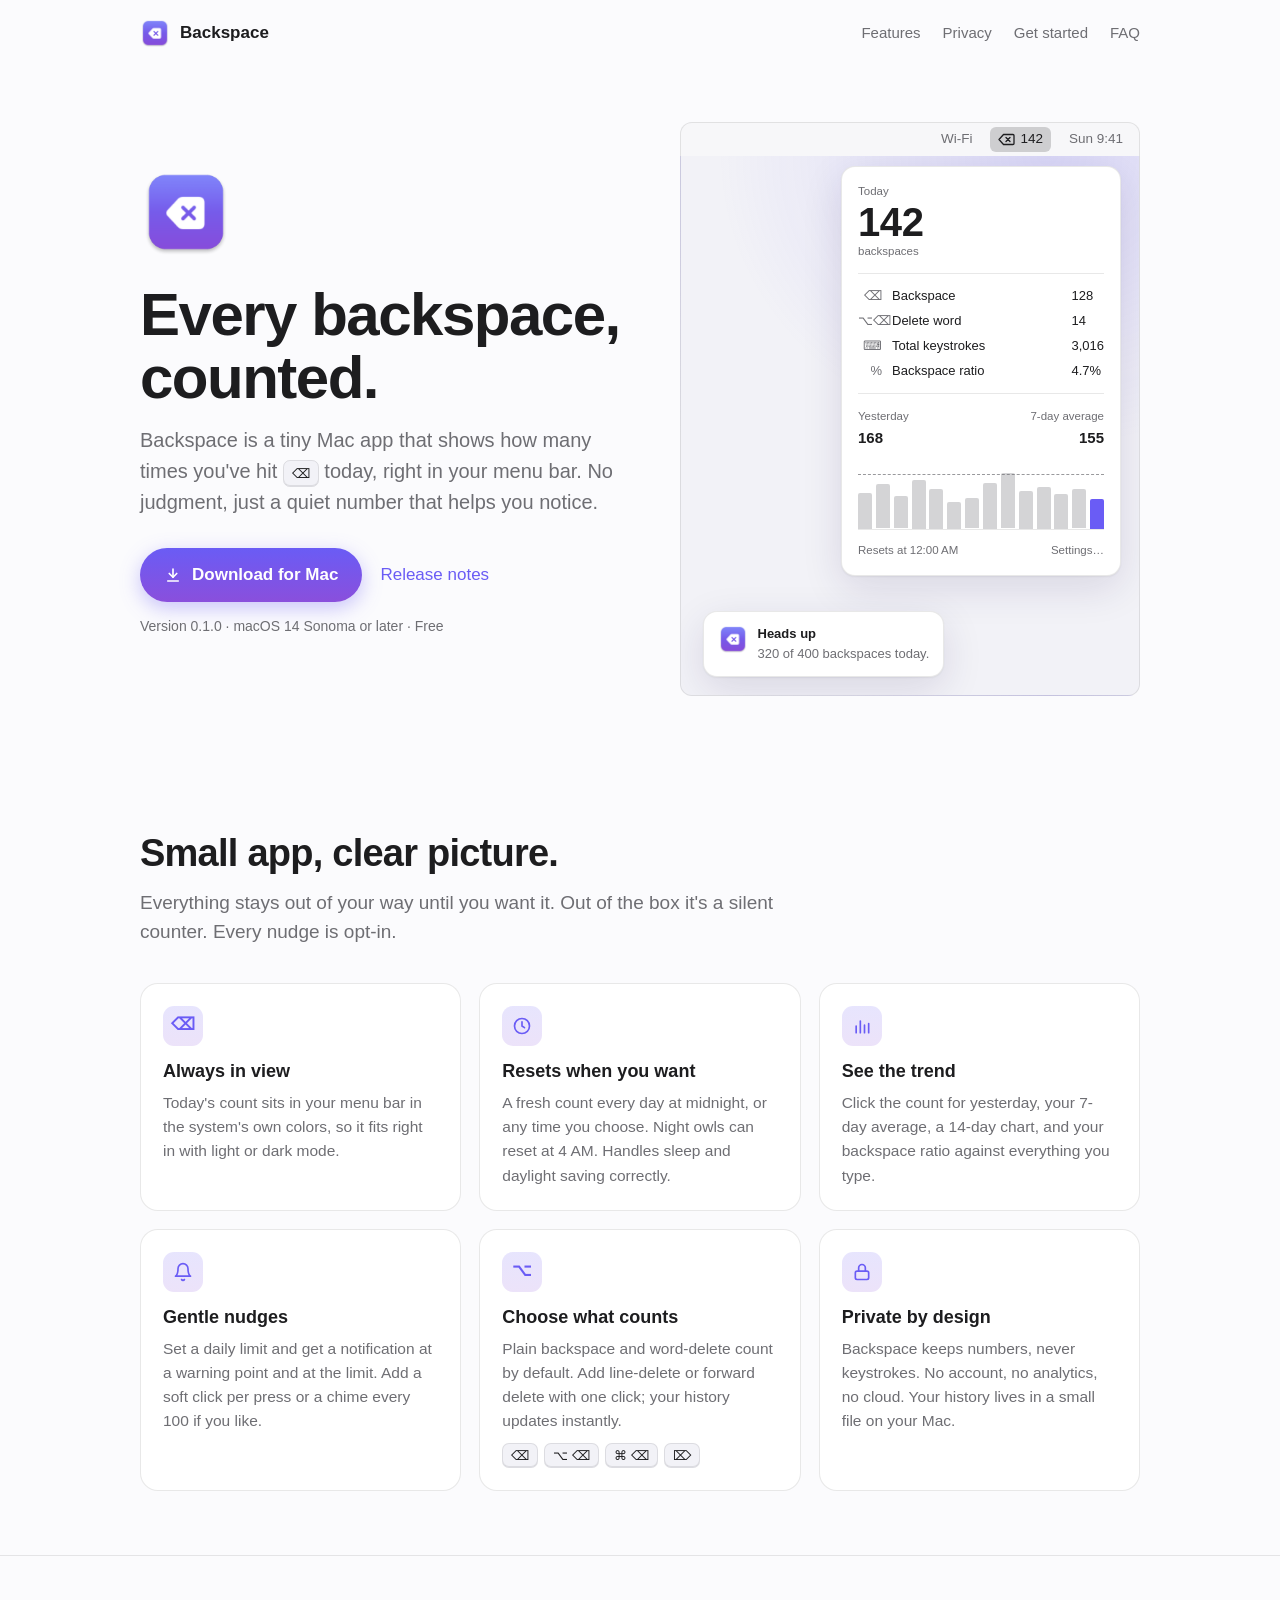
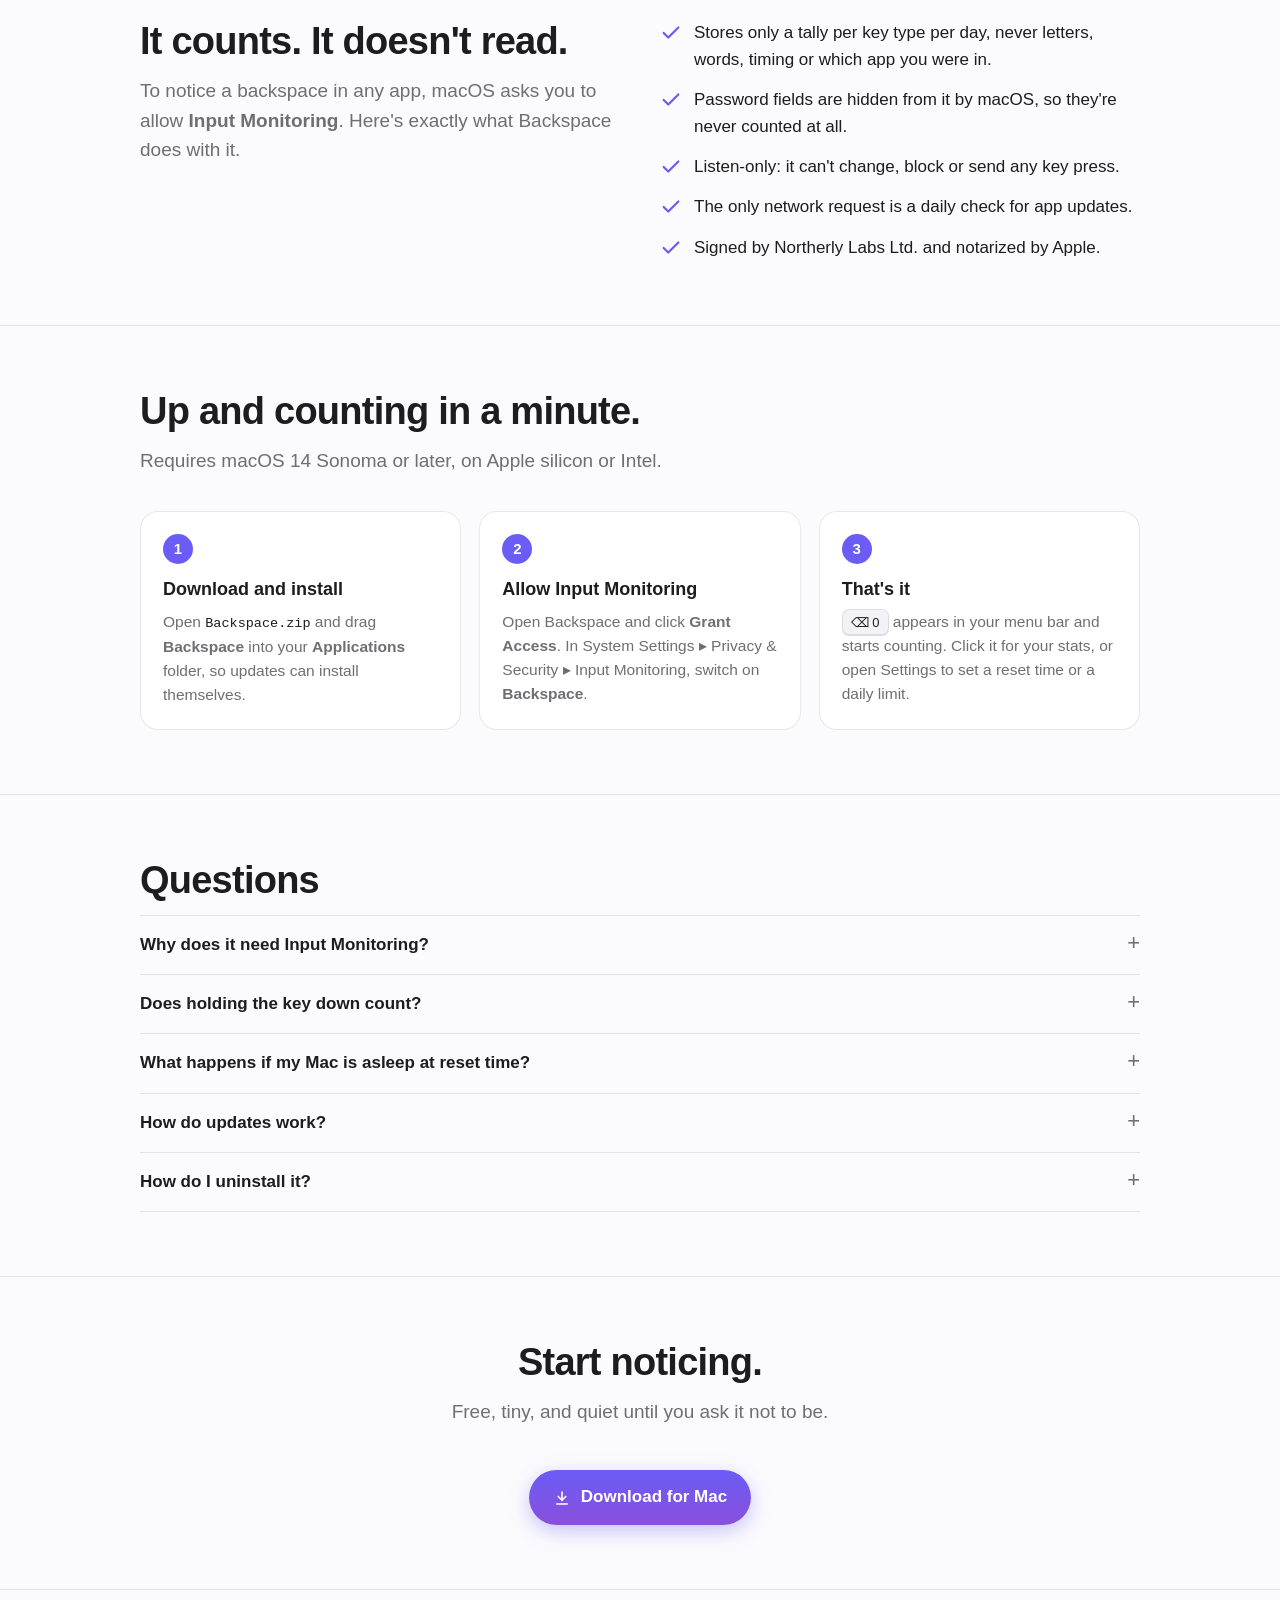
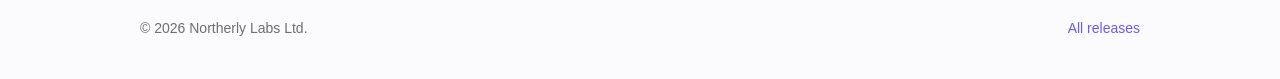
==== index.html @ f3129103 "Add Backspace website" ====
<!doctype html>
<html lang="en">
<head>
  <meta charset="utf-8">
  <meta name="viewport" content="width=device-width, initial-scale=1">
  <title>Backspace: a backspace counter for your Mac's menu bar</title>
  <meta name="description" content="Backspace is a tiny macOS menu bar app that counts how many times you press backspace each day. Private by design: only counts are stored, never what you type.">
  <link rel="icon" type="image/png" href="assets/favicon.png">
  <link rel="apple-touch-icon" href="assets/icon.png">
  <meta property="og:title" content="Backspace for macOS">
  <meta property="og:description" content="A quiet count of every backspace, right in your menu bar.">
  <meta property="og:image" content="https://bitbotlabs.com/backspace-releases/assets/icon.png">
  <meta property="og:type" content="website">
  <meta name="twitter:card" content="summary">
  <style>
    :root {
      --bg: #fbfbfd;
      --surface: #ffffff;
      --surface-2: #f2f2f7;
      --text: #1d1d1f;
      --muted: #6e6e73;
      --border: rgba(0, 0, 0, 0.09);
      --accent: #6a5cf5;
      --accent-2: #8a4fdc;
      --accent-text: #ffffff;
      --bar: rgba(60, 60, 67, 0.22);
      --menubar: rgba(246, 246, 248, 0.86);
      --shadow: 0 1px 2px rgba(0,0,0,.06), 0 12px 40px rgba(30, 20, 80, .12);
      --radius: 18px;
      color-scheme: light;
    }
    @media (prefers-color-scheme: dark) {
      :root {
        --bg: #0f0f12;
        --surface: #1c1c21;
        --surface-2: #26262c;
        --text: #f5f5f7;
        --muted: #a1a1a8;
        --border: rgba(255, 255, 255, 0.1);
        --accent: #8b80ff;
        --accent-2: #a874f0;
        --bar: rgba(235, 235, 245, 0.22);
        --menubar: rgba(40, 40, 46, 0.86);
        --shadow: 0 1px 2px rgba(0,0,0,.4), 0 12px 40px rgba(0,0,0,.45);
        color-scheme: dark;
      }
    }

    * { box-sizing: border-box; }
    html { -webkit-text-size-adjust: 100%; }
    body {
      margin: 0;
      background: var(--bg);
      color: var(--text);
      font: 17px/1.55 -apple-system, BlinkMacSystemFont, "SF Pro Text", "Segoe UI", Roboto, "Helvetica Neue", sans-serif;
      -webkit-font-smoothing: antialiased;
    }
    a { color: var(--accent); text-decoration: none; }
    a:hover { text-decoration: underline; }
    .wrap { max-width: 1040px; margin: 0 auto; padding: 0 20px; }
    .num { font-variant-numeric: tabular-nums; }

    /* Header */
    header.top { padding: 18px 0; }
    header.top .wrap { display: flex; align-items: center; justify-content: space-between; gap: 16px; }
    .brand { display: flex; align-items: center; gap: 10px; font-weight: 600; color: var(--text); }
    .brand:hover { text-decoration: none; }
    .brand img { width: 30px; height: 30px; }
    nav.links { display: flex; gap: 22px; font-size: 15px; }
    nav.links a { color: var(--muted); }
    nav.links a:hover { color: var(--text); text-decoration: none; }

    /* Hero */
    .hero { display: grid; grid-template-columns: 1.05fr 1fr; gap: 56px; align-items: center; padding: 56px 0 72px; }
    .hero h1 { font-size: clamp(40px, 6vw, 60px); line-height: 1.04; letter-spacing: -0.025em; margin: 18px 0 16px; }
    .hero .lede { font-size: 20px; color: var(--muted); margin: 0 0 30px; max-width: 30em; }
    .hero-icon { width: 92px; height: 92px; }
    .cta { display: flex; flex-wrap: wrap; align-items: center; gap: 14px 18px; }
    .btn {
      display: inline-flex; align-items: center; gap: 10px;
      padding: 14px 24px; border-radius: 999px;
      background: linear-gradient(180deg, var(--accent), var(--accent-2));
      color: var(--accent-text); font-weight: 600; font-size: 17px;
      box-shadow: 0 6px 20px rgba(106, 92, 245, .35);
    }
    .btn:hover { text-decoration: none; filter: brightness(1.06); }
    .btn svg { width: 18px; height: 18px; }
    .meta { color: var(--muted); font-size: 14px; margin-top: 14px; }

    /* Illustration */
    .scene { position: relative; }
    .menubar {
      display: flex; justify-content: flex-end; align-items: center; gap: 18px;
      height: 34px; padding: 0 16px; border-radius: 12px 12px 0 0;
      background: var(--menubar); border: 1px solid var(--border); border-bottom: none;
      backdrop-filter: blur(20px); -webkit-backdrop-filter: blur(20px);
      font-size: 13.5px; color: var(--text);
    }
    .menubar .dim { color: var(--muted); }
    .menubar .item { display: inline-flex; align-items: center; gap: 5px; padding: 2px 8px; border-radius: 6px; font-weight: 500; }
    .menubar .item.active { background: var(--bar); }
    .menubar .item svg { width: 17px; height: 13px; }
    .panel-area { position: relative; height: 540px; border: 1px solid var(--border); border-top: none; border-radius: 0 0 12px 12px;
      background: radial-gradient(120% 90% at 80% 0%, rgba(106,92,245,.18), transparent 60%), var(--surface-2); overflow: hidden; }
    .panel {
      position: absolute; right: 18px; top: 10px; width: 280px;
      background: var(--surface); border: 1px solid var(--border); border-radius: 14px; box-shadow: var(--shadow);
      padding: 16px; font-size: 13px;
    }
    .panel .label { color: var(--muted); font-size: 11.5px; }
    .panel .big { font: 600 40px/1.05 ui-rounded, -apple-system, "SF Pro Rounded", sans-serif; letter-spacing: -0.01em; }
    .panel hr { border: 0; border-top: 1px solid var(--border); margin: 12px 0; }
    .rows { display: grid; grid-template-columns: 34px 1fr auto; row-gap: 5px; }
    .rows .sym { color: var(--muted); text-align: right; padding-right: 10px; }
    .stats { display: flex; justify-content: space-between; }
    .stats b { display: block; font-size: 15px; }
    .chart { display: flex; align-items: flex-end; gap: 4px; height: 70px; margin-top: 10px; border-bottom: 1px solid var(--border); position: relative; }
    .chart span { flex: 1; background: var(--bar); border-radius: 2px 2px 0 0; }
    .chart span.today { background: var(--accent); }
    .chart .limit { position: absolute; left: 0; right: 0; border-top: 1px dashed var(--muted); opacity: .7; }
    .panel .foot { display: flex; justify-content: space-between; margin-top: 12px; color: var(--muted); font-size: 11.5px; }
    .note { position: absolute; left: 22px; bottom: 18px; max-width: 250px; background: var(--surface); border: 1px solid var(--border);
      border-radius: 14px; box-shadow: var(--shadow); padding: 12px 14px; font-size: 13px; display: flex; gap: 10px; }
    .note img { width: 30px; height: 30px; flex: none; }
    .note b { display: block; }
    .note span { color: var(--muted); }

    /* Sections */
    section { padding: 64px 0; }
    section + section { border-top: 1px solid var(--border); }
    h2 { font-size: clamp(28px, 4vw, 38px); letter-spacing: -0.02em; line-height: 1.15; margin: 0 0 12px; }
    .section-lede { color: var(--muted); font-size: 19px; margin: 0 0 36px; max-width: 36em; }
    .grid { display: grid; grid-template-columns: repeat(3, 1fr); gap: 18px; }
    .card { background: var(--surface); border: 1px solid var(--border); border-radius: var(--radius); padding: 22px; }
    .card h3 { margin: 12px 0 6px; font-size: 18px; }
    .card p { margin: 0; color: var(--muted); font-size: 15.5px; }
    .glyph { width: 40px; height: 40px; border-radius: 11px; display: grid; place-items: center;
      background: linear-gradient(180deg, rgba(106,92,245,.16), rgba(138,79,220,.16)); color: var(--accent); font-weight: 600; font-size: 17px; }
    .keys { display: flex; flex-wrap: wrap; gap: 6px; margin-top: 10px; }
    kbd { font: 500 13px/1 -apple-system, sans-serif; padding: 5px 8px; border-radius: 7px; border: 1px solid var(--border);
      background: var(--surface-2); color: var(--text); box-shadow: inset 0 -1px 0 var(--border); }

    .privacy { display: grid; grid-template-columns: 1fr 1fr; gap: 40px; align-items: start; }
    .checklist { list-style: none; padding: 0; margin: 0; display: grid; gap: 14px; }
    .checklist li { display: flex; gap: 12px; }
    .checklist svg { flex: none; width: 22px; height: 22px; color: var(--accent); margin-top: 2px; }

    ol.steps { list-style: none; counter-reset: step; padding: 0; margin: 0; display: grid; grid-template-columns: repeat(3, 1fr); gap: 18px; }
    ol.steps li { counter-increment: step; background: var(--surface); border: 1px solid var(--border); border-radius: var(--radius); padding: 22px; }
    ol.steps li::before { content: counter(step); display: grid; place-items: center; width: 30px; height: 30px; border-radius: 50%;
      background: var(--accent); color: var(--accent-text); font-weight: 600; font-size: 15px; margin-bottom: 12px; }
    ol.steps h3 { margin: 0 0 6px; font-size: 18px; }
    ol.steps p { margin: 0; color: var(--muted); font-size: 15.5px; }
    .path { font-family: ui-monospace, "SF Mono", Menlo, monospace; font-size: 13.5px; color: var(--text); }

    details { border-bottom: 1px solid var(--border); padding: 16px 0; }
    details:first-of-type { border-top: 1px solid var(--border); }
    summary { cursor: pointer; font-weight: 600; list-style: none; display: flex; justify-content: space-between; gap: 16px; }
    summary::-webkit-details-marker { display: none; }
    summary::after { content: "+"; color: var(--muted); font-weight: 400; font-size: 22px; line-height: 1; }
    details[open] summary::after { content: "−"; }
    details p { color: var(--muted); margin: 10px 0 0; max-width: 46em; }

    .closing { text-align: center; }
    .closing .btn { margin-top: 8px; }
    footer { border-top: 1px solid var(--border); padding: 28px 0 40px; color: var(--muted); font-size: 14px; }
    footer .wrap { display: flex; flex-wrap: wrap; justify-content: space-between; gap: 10px; }

    @media (max-width: 860px) {
      .hero { grid-template-columns: 1fr; gap: 40px; padding-top: 28px; }
      .grid, ol.steps { grid-template-columns: 1fr 1fr; }
      .privacy { grid-template-columns: 1fr; gap: 24px; }
    }
    @media (max-width: 560px) {
      body { font-size: 16px; }
      nav.links { display: none; }
      .grid, ol.steps { grid-template-columns: 1fr; }
      .hero .lede { font-size: 18px; }
      .panel { right: 10px; left: 10px; width: auto; }
      .panel-area { height: 440px; }
      .note { display: none; }
      .menubar .hide-sm { display: none; }
      section { padding: 48px 0; }
    }
    @media (prefers-reduced-motion: no-preference) {
      .chart span { transform-origin: bottom; animation: grow .9s cubic-bezier(.2,.8,.2,1) both; }
      .chart span:nth-child(odd) { animation-delay: .05s; }
      @keyframes grow { from { transform: scaleY(0); } }
    }
  </style>
</head>
<body>
  <header class="top">
    <div class="wrap">
      <a class="brand" href="./"><img src="assets/icon.png" alt="" width="30" height="30">Backspace</a>
      <nav class="links" aria-label="Sections">
        <a href="#features">Features</a>
        <a href="#privacy">Privacy</a>
        <a href="#start">Get started</a>
        <a href="#faq">FAQ</a>
      </nav>
    </div>
  </header>

  <main>
    <div class="wrap">
      <div class="hero">
        <div>
          <img class="hero-icon" src="assets/icon.png" alt="Backspace app icon" width="92" height="92">
          <h1>Every backspace,<br>counted.</h1>
          <p class="lede">Backspace is a tiny Mac app that shows how many times you've hit <kbd>⌫</kbd> today, right in your menu bar. No judgment, just a quiet number that helps you notice.</p>
          <div class="cta">
            <a class="btn" href="https://github.com/srosky/backspace-releases/releases/latest/download/Backspace.zip">
              <svg viewBox="0 0 24 24" fill="none" stroke="currentColor" stroke-width="2.2" stroke-linecap="round" stroke-linejoin="round" aria-hidden="true"><path d="M12 4v11"/><path d="m7 10 5 5 5-5"/><path d="M5 20h14"/></svg>
              Download for Mac
            </a>
            <a href="https://github.com/srosky/backspace-releases/releases">Release notes</a>
          </div>
          <p class="meta"><span id="version">Version 0.1.0</span> · macOS 14 Sonoma or later · Free</p>
        </div>

        <div class="scene" aria-label="Illustration of the Backspace menu bar item and its window">
          <div class="menubar" aria-hidden="true">
            <span class="dim hide-sm">Wi-Fi</span>
            <span class="item active num">
              <svg viewBox="0 0 34 26" fill="none" stroke="currentColor" stroke-width="2.6" stroke-linejoin="round"><path d="M11 3h19a2 2 0 0 1 2 2v16a2 2 0 0 1-2 2H11L2 13z"/><path d="m16 9 8 8m0-8-8 8" stroke-linecap="round"/></svg>
              142
            </span>
            <span class="dim num">Sun 9:41</span>
          </div>
          <div class="panel-area">
            <div class="panel" aria-hidden="true">
              <div class="label">Today</div>
              <div class="big num">142</div>
              <div class="label">backspaces</div>
              <hr>
              <div class="rows num">
                <span class="sym">⌫</span><span>Backspace</span><span>128</span>
                <span class="sym">⌥⌫</span><span>Delete word</span><span>14</span>
                <span class="sym">⌨︎</span><span>Total keystrokes</span><span>3,016</span>
                <span class="sym">%</span><span>Backspace ratio</span><span>4.7%</span>
              </div>
              <hr>
              <div class="stats num">
                <div><span class="label">Yesterday</span><b>168</b></div>
                <div style="text-align:right"><span class="label">7-day average</span><b>155</b></div>
              </div>
              <div class="chart">
                <span style="height:52%"></span><span style="height:64%"></span><span style="height:47%"></span><span style="height:71%"></span>
                <span style="height:58%"></span><span style="height:39%"></span><span style="height:44%"></span><span style="height:66%"></span>
                <span style="height:80%"></span><span style="height:55%"></span><span style="height:61%"></span><span style="height:50%"></span>
                <span style="height:57%"></span><span class="today" style="height:43%"></span>
                <i class="limit" style="bottom:78%"></i>
              </div>
              <div class="foot"><span>Resets at 12:00 AM</span><span>Settings…</span></div>
            </div>
            <div class="note" aria-hidden="true">
              <img src="assets/icon.png" alt="">
              <div><b>Heads up</b><span>320 of 400 backspaces today.</span></div>
            </div>
          </div>
        </div>
      </div>
    </div>

    <section id="features">
      <div class="wrap">
        <h2>Small app, clear picture.</h2>
        <p class="section-lede">Everything stays out of your way until you want it. Out of the box it's a silent counter. Every nudge is opt-in.</p>
        <div class="grid">
          <div class="card">
            <div class="glyph">⌫</div>
            <h3>Always in view</h3>
            <p>Today's count sits in your menu bar in the system's own colors, so it fits right in with light or dark mode.</p>
          </div>
          <div class="card">
            <div class="glyph">
              <svg width="20" height="20" viewBox="0 0 24 24" fill="none" stroke="currentColor" stroke-width="2" stroke-linecap="round"><circle cx="12" cy="12" r="9"/><path d="M12 7v5l3 2"/></svg>
            </div>
            <h3>Resets when you want</h3>
            <p>A fresh count every day at midnight, or any time you choose. Night owls can reset at 4 AM. Handles sleep and daylight saving correctly.</p>
          </div>
          <div class="card">
            <div class="glyph">
              <svg width="20" height="20" viewBox="0 0 24 24" fill="none" stroke="currentColor" stroke-width="2" stroke-linecap="round"><path d="M5 20V12M10 20V6M15 20v-9M20 20V9"/></svg>
            </div>
            <h3>See the trend</h3>
            <p>Click the count for yesterday, your 7-day average, a 14-day chart, and your backspace ratio against everything you type.</p>
          </div>
          <div class="card">
            <div class="glyph">
              <svg width="20" height="20" viewBox="0 0 24 24" fill="none" stroke="currentColor" stroke-width="2" stroke-linecap="round" stroke-linejoin="round"><path d="M6 8a6 6 0 1 1 12 0c0 7 3 9 3 9H3s3-2 3-9"/><path d="M10.3 21a1.94 1.94 0 0 0 3.4 0"/></svg>
            </div>
            <h3>Gentle nudges</h3>
            <p>Set a daily limit and get a notification at a warning point and at the limit. Add a soft click per press or a chime every 100 if you like.</p>
          </div>
          <div class="card">
            <div class="glyph">⌥</div>
            <h3>Choose what counts</h3>
            <p>Plain backspace and word-delete count by default. Add line-delete or forward delete with one click; your history updates instantly.</p>
            <div class="keys"><kbd>⌫</kbd><kbd>⌥ ⌫</kbd><kbd>⌘ ⌫</kbd><kbd>⌦</kbd></div>
          </div>
          <div class="card">
            <div class="glyph">
              <svg width="20" height="20" viewBox="0 0 24 24" fill="none" stroke="currentColor" stroke-width="2" stroke-linecap="round" stroke-linejoin="round"><rect x="4" y="11" width="16" height="10" rx="2"/><path d="M8 11V7a4 4 0 0 1 8 0v4"/></svg>
            </div>
            <h3>Private by design</h3>
            <p>Backspace keeps numbers, never keystrokes. No account, no analytics, no cloud. Your history lives in a small file on your Mac.</p>
          </div>
        </div>
      </div>
    </section>

    <section id="privacy">
      <div class="wrap privacy">
        <div>
          <h2>It counts. It doesn't read.</h2>
          <p class="section-lede">To notice a backspace in any app, macOS asks you to allow <strong>Input Monitoring</strong>. Here's exactly what Backspace does with it.</p>
        </div>
        <ul class="checklist">
          <li><svg viewBox="0 0 24 24" fill="none" stroke="currentColor" stroke-width="2.4" stroke-linecap="round" stroke-linejoin="round"><path d="M20 6 9 17l-5-5"/></svg><span>Stores only a tally per key type per day, never letters, words, timing or which app you were in.</span></li>
          <li><svg viewBox="0 0 24 24" fill="none" stroke="currentColor" stroke-width="2.4" stroke-linecap="round" stroke-linejoin="round"><path d="M20 6 9 17l-5-5"/></svg><span>Password fields are hidden from it by macOS, so they're never counted at all.</span></li>
          <li><svg viewBox="0 0 24 24" fill="none" stroke="currentColor" stroke-width="2.4" stroke-linecap="round" stroke-linejoin="round"><path d="M20 6 9 17l-5-5"/></svg><span>Listen-only: it can't change, block or send any key press.</span></li>
          <li><svg viewBox="0 0 24 24" fill="none" stroke="currentColor" stroke-width="2.4" stroke-linecap="round" stroke-linejoin="round"><path d="M20 6 9 17l-5-5"/></svg><span>The only network request is a daily check for app updates.</span></li>
          <li><svg viewBox="0 0 24 24" fill="none" stroke="currentColor" stroke-width="2.4" stroke-linecap="round" stroke-linejoin="round"><path d="M20 6 9 17l-5-5"/></svg><span>Signed by Northerly Labs Ltd. and notarized by Apple.</span></li>
        </ul>
      </div>
    </section>

    <section id="start">
      <div class="wrap">
        <h2>Up and counting in a minute.</h2>
        <p class="section-lede">Requires macOS 14 Sonoma or later, on Apple silicon or Intel.</p>
        <ol class="steps">
          <li>
            <h3>Download and install</h3>
            <p>Open <span class="path">Backspace.zip</span> and drag <strong>Backspace</strong> into your <strong>Applications</strong> folder, so updates can install themselves.</p>
          </li>
          <li>
            <h3>Allow Input Monitoring</h3>
            <p>Open Backspace and click <strong>Grant Access</strong>. In System Settings ▸ Privacy &amp; Security ▸ Input Monitoring, switch on <strong>Backspace</strong>.</p>
          </li>
          <li>
            <h3>That's it</h3>
            <p><kbd>⌫ 0</kbd> appears in your menu bar and starts counting. Click it for your stats, or open Settings to set a reset time or a daily limit.</p>
          </li>
        </ol>
      </div>
    </section>

    <section id="faq">
      <div class="wrap">
        <h2>Questions</h2>
        <details>
          <summary>Why does it need Input Monitoring?</summary>
          <p>It's the only way for an app to notice a key press while you're typing in another app. Backspace uses it in listen-only mode and keeps nothing but counts. You can switch it off any time in System Settings ▸ Privacy &amp; Security ▸ Input Monitoring.</p>
        </details>
        <details>
          <summary>Does holding the key down count?</summary>
          <p>Yes. Each repeated delete counts, so the number matches the characters you actually removed. Per-press sounds stay quiet while the key repeats, unless you turn that off.</p>
        </details>
        <details>
          <summary>What happens if my Mac is asleep at reset time?</summary>
          <p>Backspace resets as soon as your Mac wakes up, and earlier presses stay with the day they belong to. Missed days don't show up as empty rows.</p>
        </details>
        <details>
          <summary>How do updates work?</summary>
          <p>Backspace checks once a day and offers new versions with a standard update window. You can turn automatic checks off in Settings ▸ General, or check by hand.</p>
        </details>
        <details>
          <summary>How do I uninstall it?</summary>
          <p>Quit Backspace from its menu bar window and move the app to the Trash. To remove your history too, delete <span class="path">~/Library/Application Support/Backspace</span>.</p>
        </details>
      </div>
    </section>

    <section class="closing">
      <div class="wrap">
        <h2>Start noticing.</h2>
        <p class="section-lede" style="margin-inline:auto">Free, tiny, and quiet until you ask it not to be.</p>
        <a class="btn" href="https://github.com/srosky/backspace-releases/releases/latest/download/Backspace.zip">
          <svg viewBox="0 0 24 24" fill="none" stroke="currentColor" stroke-width="2.2" stroke-linecap="round" stroke-linejoin="round" aria-hidden="true"><path d="M12 4v11"/><path d="m7 10 5 5 5-5"/><path d="M5 20h14"/></svg>
          Download for Mac
        </a>
      </div>
    </section>
  </main>

  <footer>
    <div class="wrap">
      <span>© 2026 Northerly Labs Ltd.</span>
      <span><a href="https://github.com/srosky/backspace-releases/releases">All releases</a></span>
    </div>
  </footer>

  <script>
    // Show the newest version and its date. Falls back to the static text if GitHub's API is unavailable.
    fetch("https://api.github.com/repos/srosky/backspace-releases/releases/latest")
      .then(r => r.ok ? r.json() : Promise.reject(r.status))
      .then(release => {
        const version = String(release.tag_name || "").replace(/^v/, "");
        if (!version) return;
        const date = new Date(release.published_at).toLocaleDateString(undefined, { day: "numeric", month: "short", year: "numeric" });
        document.getElementById("version").textContent = "Version " + version + " · " + date;
      })
      .catch(() => {});
  </script>
</body>
</html>
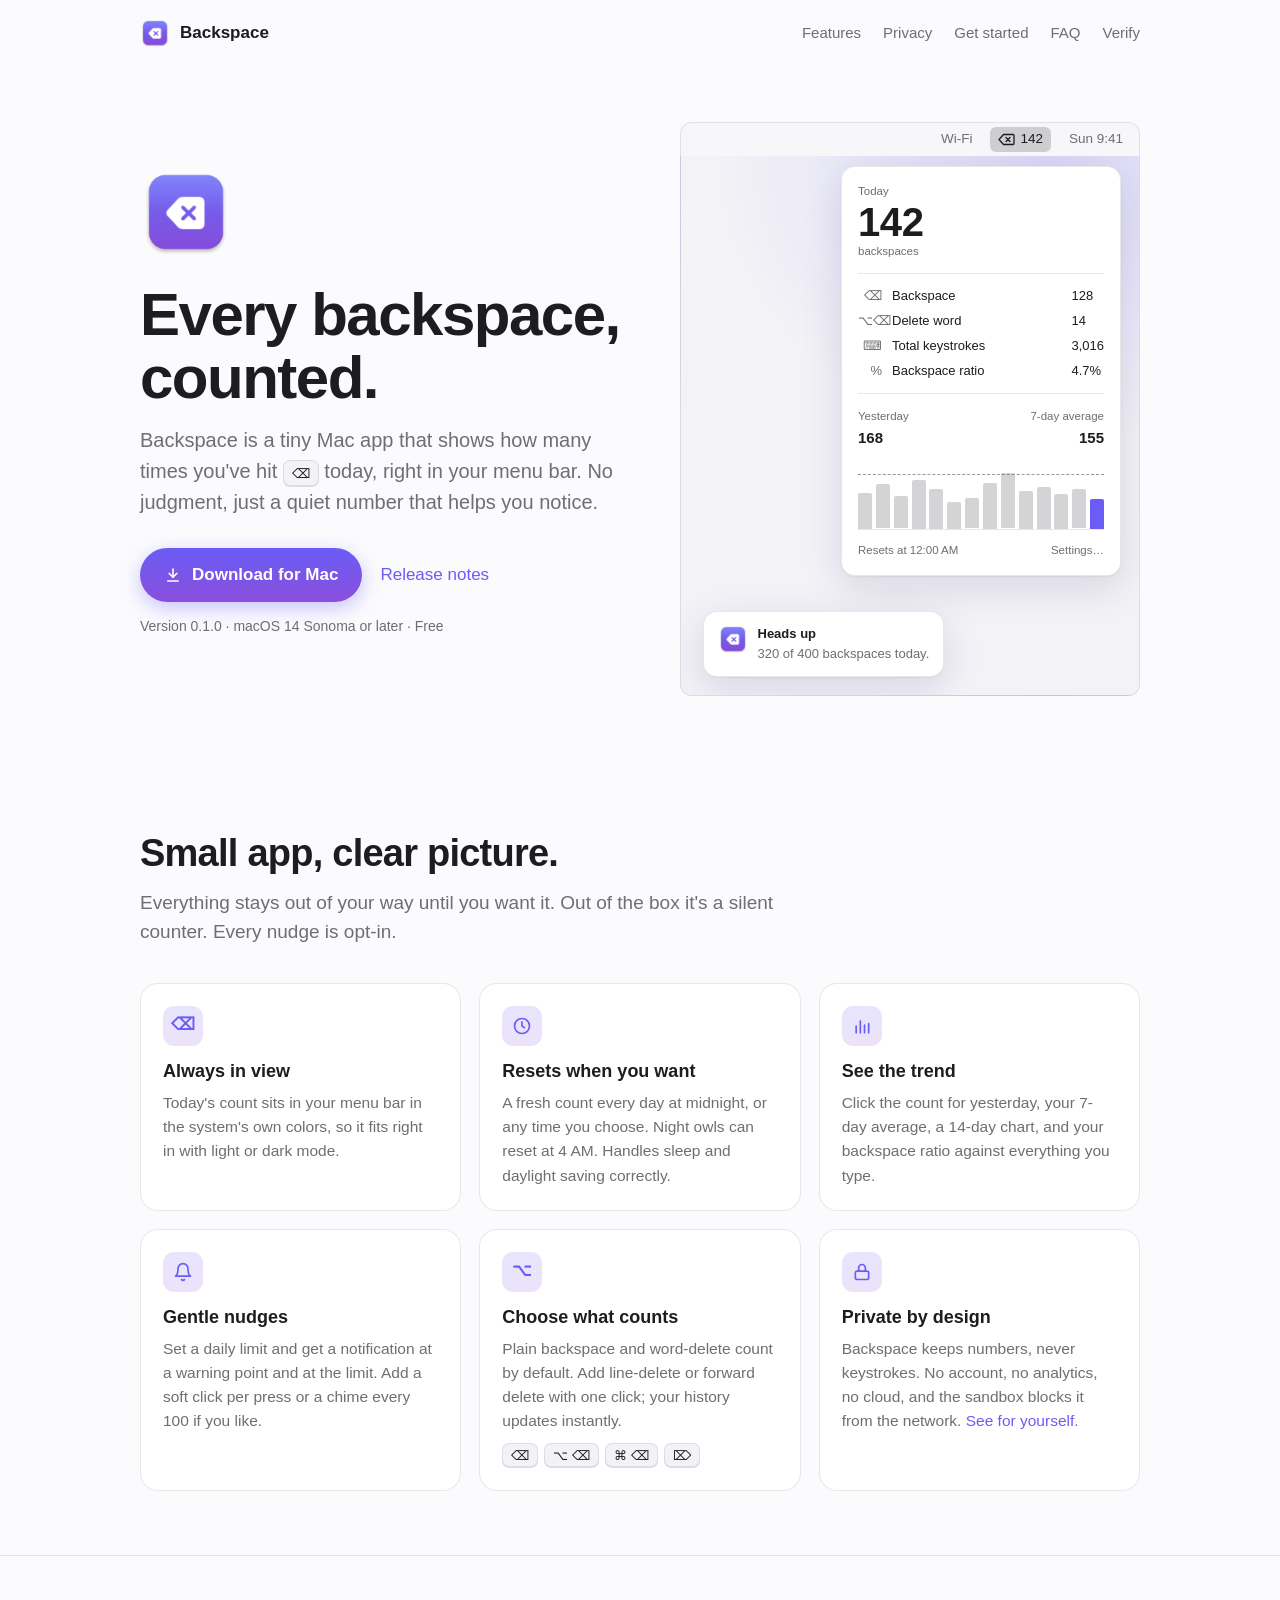
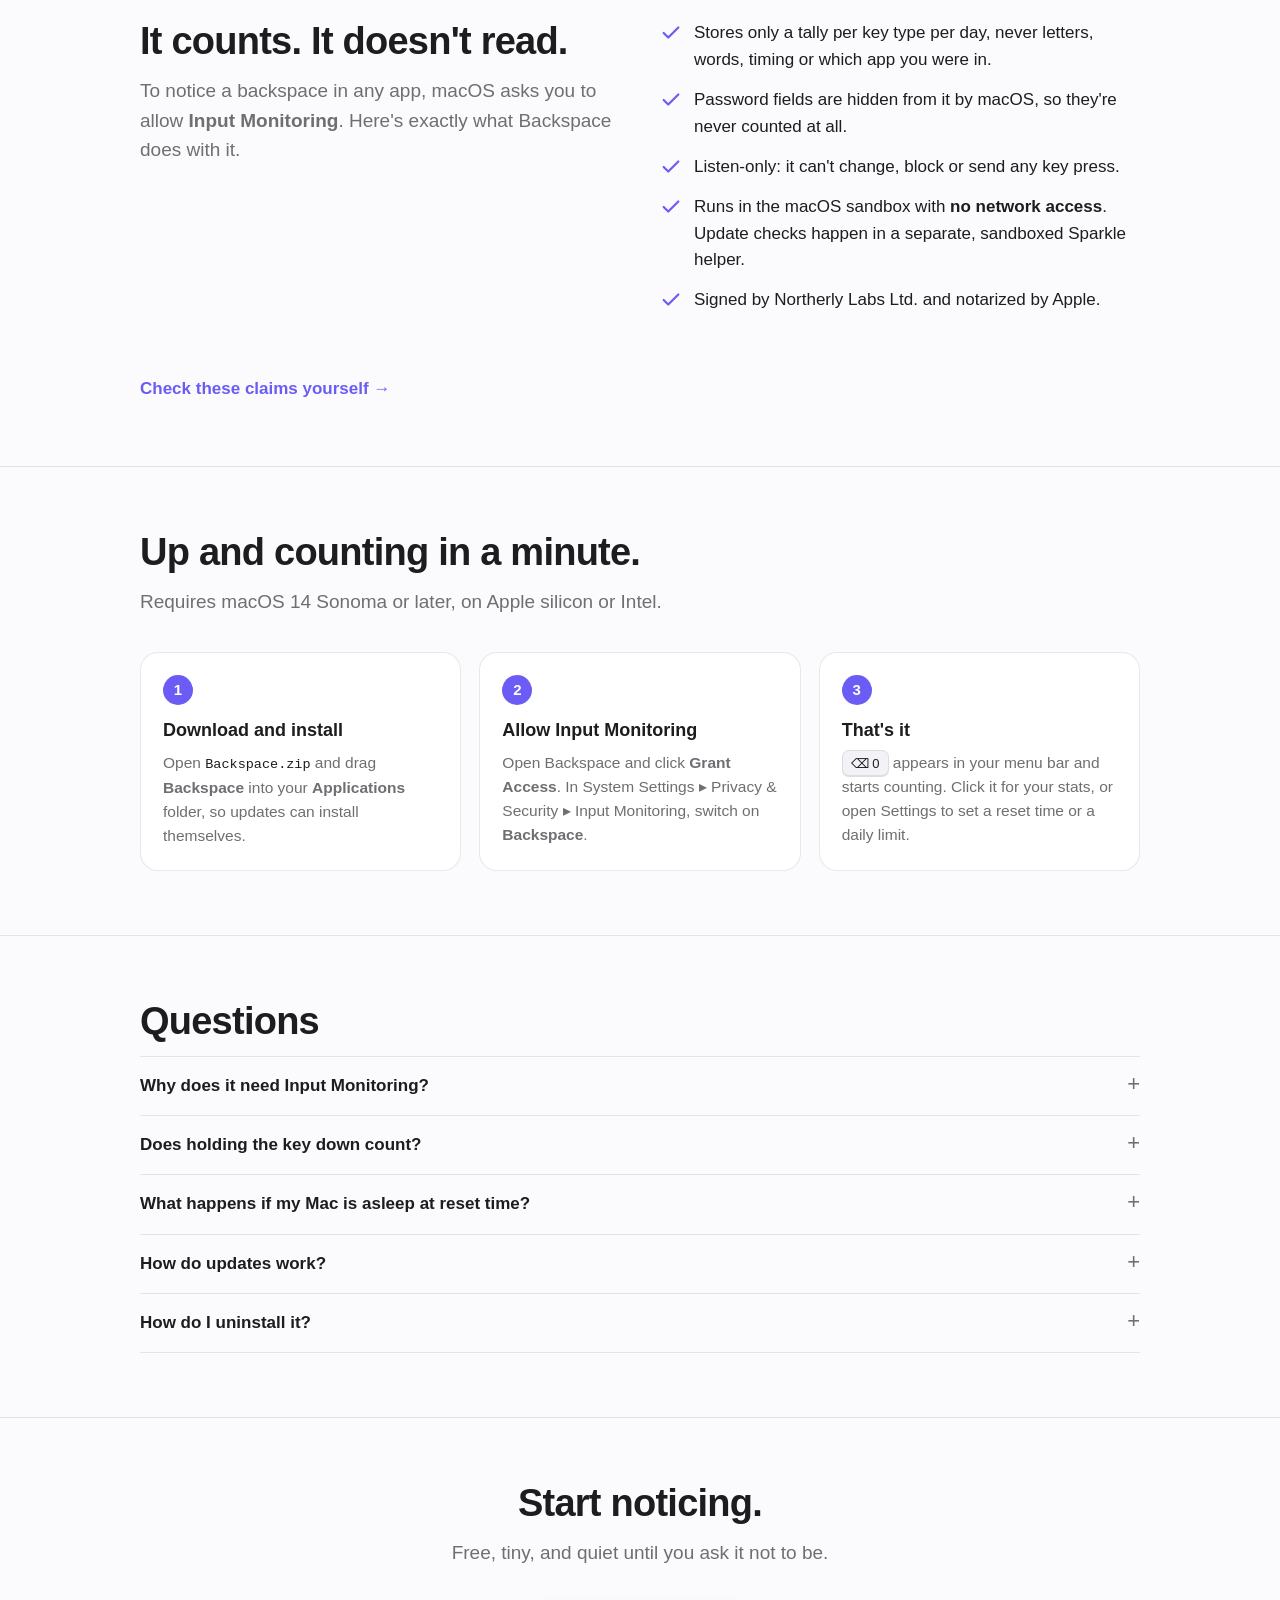
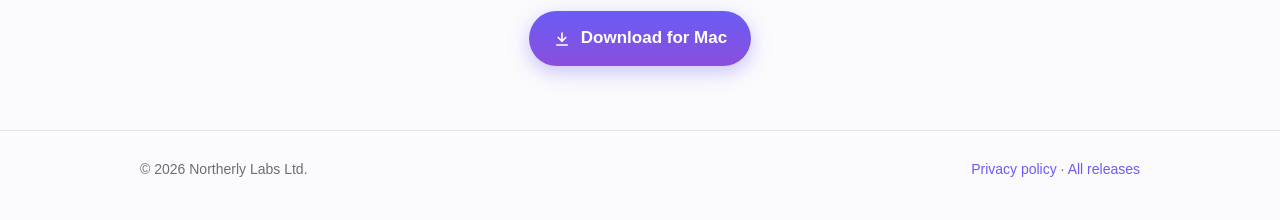
==== commit caadad48: "Update website" ====
--- a/index.html
+++ b/index.html
@@ -12,182 +12,7 @@
   <meta property="og:image" content="https://bitbotlabs.com/backspace-releases/assets/icon.png">
   <meta property="og:type" content="website">
   <meta name="twitter:card" content="summary">
-  <style>
-    :root {
-      --bg: #fbfbfd;
-      --surface: #ffffff;
-      --surface-2: #f2f2f7;
-      --text: #1d1d1f;
-      --muted: #6e6e73;
-      --border: rgba(0, 0, 0, 0.09);
-      --accent: #6a5cf5;
-      --accent-2: #8a4fdc;
-      --accent-text: #ffffff;
-      --bar: rgba(60, 60, 67, 0.22);
-      --menubar: rgba(246, 246, 248, 0.86);
-      --shadow: 0 1px 2px rgba(0,0,0,.06), 0 12px 40px rgba(30, 20, 80, .12);
-      --radius: 18px;
-      color-scheme: light;
-    }
-    @media (prefers-color-scheme: dark) {
-      :root {
-        --bg: #0f0f12;
-        --surface: #1c1c21;
-        --surface-2: #26262c;
-        --text: #f5f5f7;
-        --muted: #a1a1a8;
-        --border: rgba(255, 255, 255, 0.1);
-        --accent: #8b80ff;
-        --accent-2: #a874f0;
-        --bar: rgba(235, 235, 245, 0.22);
-        --menubar: rgba(40, 40, 46, 0.86);
-        --shadow: 0 1px 2px rgba(0,0,0,.4), 0 12px 40px rgba(0,0,0,.45);
-        color-scheme: dark;
-      }
-    }
-
-    * { box-sizing: border-box; }
-    html { -webkit-text-size-adjust: 100%; }
-    body {
-      margin: 0;
-      background: var(--bg);
-      color: var(--text);
-      font: 17px/1.55 -apple-system, BlinkMacSystemFont, "SF Pro Text", "Segoe UI", Roboto, "Helvetica Neue", sans-serif;
-      -webkit-font-smoothing: antialiased;
-    }
-    a { color: var(--accent); text-decoration: none; }
-    a:hover { text-decoration: underline; }
-    .wrap { max-width: 1040px; margin: 0 auto; padding: 0 20px; }
-    .num { font-variant-numeric: tabular-nums; }
-
-    /* Header */
-    header.top { padding: 18px 0; }
-    header.top .wrap { display: flex; align-items: center; justify-content: space-between; gap: 16px; }
-    .brand { display: flex; align-items: center; gap: 10px; font-weight: 600; color: var(--text); }
-    .brand:hover { text-decoration: none; }
-    .brand img { width: 30px; height: 30px; }
-    nav.links { display: flex; gap: 22px; font-size: 15px; }
-    nav.links a { color: var(--muted); }
-    nav.links a:hover { color: var(--text); text-decoration: none; }
-
-    /* Hero */
-    .hero { display: grid; grid-template-columns: 1.05fr 1fr; gap: 56px; align-items: center; padding: 56px 0 72px; }
-    .hero h1 { font-size: clamp(40px, 6vw, 60px); line-height: 1.04; letter-spacing: -0.025em; margin: 18px 0 16px; }
-    .hero .lede { font-size: 20px; color: var(--muted); margin: 0 0 30px; max-width: 30em; }
-    .hero-icon { width: 92px; height: 92px; }
-    .cta { display: flex; flex-wrap: wrap; align-items: center; gap: 14px 18px; }
-    .btn {
-      display: inline-flex; align-items: center; gap: 10px;
-      padding: 14px 24px; border-radius: 999px;
-      background: linear-gradient(180deg, var(--accent), var(--accent-2));
-      color: var(--accent-text); font-weight: 600; font-size: 17px;
-      box-shadow: 0 6px 20px rgba(106, 92, 245, .35);
-    }
-    .btn:hover { text-decoration: none; filter: brightness(1.06); }
-    .btn svg { width: 18px; height: 18px; }
-    .meta { color: var(--muted); font-size: 14px; margin-top: 14px; }
-
-    /* Illustration */
-    .scene { position: relative; }
-    .menubar {
-      display: flex; justify-content: flex-end; align-items: center; gap: 18px;
-      height: 34px; padding: 0 16px; border-radius: 12px 12px 0 0;
-      background: var(--menubar); border: 1px solid var(--border); border-bottom: none;
-      backdrop-filter: blur(20px); -webkit-backdrop-filter: blur(20px);
-      font-size: 13.5px; color: var(--text);
-    }
-    .menubar .dim { color: var(--muted); }
-    .menubar .item { display: inline-flex; align-items: center; gap: 5px; padding: 2px 8px; border-radius: 6px; font-weight: 500; }
-    .menubar .item.active { background: var(--bar); }
-    .menubar .item svg { width: 17px; height: 13px; }
-    .panel-area { position: relative; height: 540px; border: 1px solid var(--border); border-top: none; border-radius: 0 0 12px 12px;
-      background: radial-gradient(120% 90% at 80% 0%, rgba(106,92,245,.18), transparent 60%), var(--surface-2); overflow: hidden; }
-    .panel {
-      position: absolute; right: 18px; top: 10px; width: 280px;
-      background: var(--surface); border: 1px solid var(--border); border-radius: 14px; box-shadow: var(--shadow);
-      padding: 16px; font-size: 13px;
-    }
-    .panel .label { color: var(--muted); font-size: 11.5px; }
-    .panel .big { font: 600 40px/1.05 ui-rounded, -apple-system, "SF Pro Rounded", sans-serif; letter-spacing: -0.01em; }
-    .panel hr { border: 0; border-top: 1px solid var(--border); margin: 12px 0; }
-    .rows { display: grid; grid-template-columns: 34px 1fr auto; row-gap: 5px; }
-    .rows .sym { color: var(--muted); text-align: right; padding-right: 10px; }
-    .stats { display: flex; justify-content: space-between; }
-    .stats b { display: block; font-size: 15px; }
-    .chart { display: flex; align-items: flex-end; gap: 4px; height: 70px; margin-top: 10px; border-bottom: 1px solid var(--border); position: relative; }
-    .chart span { flex: 1; background: var(--bar); border-radius: 2px 2px 0 0; }
-    .chart span.today { background: var(--accent); }
-    .chart .limit { position: absolute; left: 0; right: 0; border-top: 1px dashed var(--muted); opacity: .7; }
-    .panel .foot { display: flex; justify-content: space-between; margin-top: 12px; color: var(--muted); font-size: 11.5px; }
-    .note { position: absolute; left: 22px; bottom: 18px; max-width: 250px; background: var(--surface); border: 1px solid var(--border);
-      border-radius: 14px; box-shadow: var(--shadow); padding: 12px 14px; font-size: 13px; display: flex; gap: 10px; }
-    .note img { width: 30px; height: 30px; flex: none; }
-    .note b { display: block; }
-    .note span { color: var(--muted); }
-
-    /* Sections */
-    section { padding: 64px 0; }
-    section + section { border-top: 1px solid var(--border); }
-    h2 { font-size: clamp(28px, 4vw, 38px); letter-spacing: -0.02em; line-height: 1.15; margin: 0 0 12px; }
-    .section-lede { color: var(--muted); font-size: 19px; margin: 0 0 36px; max-width: 36em; }
-    .grid { display: grid; grid-template-columns: repeat(3, 1fr); gap: 18px; }
-    .card { background: var(--surface); border: 1px solid var(--border); border-radius: var(--radius); padding: 22px; }
-    .card h3 { margin: 12px 0 6px; font-size: 18px; }
-    .card p { margin: 0; color: var(--muted); font-size: 15.5px; }
-    .glyph { width: 40px; height: 40px; border-radius: 11px; display: grid; place-items: center;
-      background: linear-gradient(180deg, rgba(106,92,245,.16), rgba(138,79,220,.16)); color: var(--accent); font-weight: 600; font-size: 17px; }
-    .keys { display: flex; flex-wrap: wrap; gap: 6px; margin-top: 10px; }
-    kbd { font: 500 13px/1 -apple-system, sans-serif; padding: 5px 8px; border-radius: 7px; border: 1px solid var(--border);
-      background: var(--surface-2); color: var(--text); box-shadow: inset 0 -1px 0 var(--border); }
-
-    .privacy { display: grid; grid-template-columns: 1fr 1fr; gap: 40px; align-items: start; }
-    .checklist { list-style: none; padding: 0; margin: 0; display: grid; gap: 14px; }
-    .checklist li { display: flex; gap: 12px; }
-    .checklist svg { flex: none; width: 22px; height: 22px; color: var(--accent); margin-top: 2px; }
-
-    ol.steps { list-style: none; counter-reset: step; padding: 0; margin: 0; display: grid; grid-template-columns: repeat(3, 1fr); gap: 18px; }
-    ol.steps li { counter-increment: step; background: var(--surface); border: 1px solid var(--border); border-radius: var(--radius); padding: 22px; }
-    ol.steps li::before { content: counter(step); display: grid; place-items: center; width: 30px; height: 30px; border-radius: 50%;
-      background: var(--accent); color: var(--accent-text); font-weight: 600; font-size: 15px; margin-bottom: 12px; }
-    ol.steps h3 { margin: 0 0 6px; font-size: 18px; }
-    ol.steps p { margin: 0; color: var(--muted); font-size: 15.5px; }
-    .path { font-family: ui-monospace, "SF Mono", Menlo, monospace; font-size: 13.5px; color: var(--text); }
-
-    details { border-bottom: 1px solid var(--border); padding: 16px 0; }
-    details:first-of-type { border-top: 1px solid var(--border); }
-    summary { cursor: pointer; font-weight: 600; list-style: none; display: flex; justify-content: space-between; gap: 16px; }
-    summary::-webkit-details-marker { display: none; }
-    summary::after { content: "+"; color: var(--muted); font-weight: 400; font-size: 22px; line-height: 1; }
-    details[open] summary::after { content: "−"; }
-    details p { color: var(--muted); margin: 10px 0 0; max-width: 46em; }
-
-    .closing { text-align: center; }
-    .closing .btn { margin-top: 8px; }
-    footer { border-top: 1px solid var(--border); padding: 28px 0 40px; color: var(--muted); font-size: 14px; }
-    footer .wrap { display: flex; flex-wrap: wrap; justify-content: space-between; gap: 10px; }
-
-    @media (max-width: 860px) {
-      .hero { grid-template-columns: 1fr; gap: 40px; padding-top: 28px; }
-      .grid, ol.steps { grid-template-columns: 1fr 1fr; }
-      .privacy { grid-template-columns: 1fr; gap: 24px; }
-    }
-    @media (max-width: 560px) {
-      body { font-size: 16px; }
-      nav.links { display: none; }
-      .grid, ol.steps { grid-template-columns: 1fr; }
-      .hero .lede { font-size: 18px; }
-      .panel { right: 10px; left: 10px; width: auto; }
-      .panel-area { height: 440px; }
-      .note { display: none; }
-      .menubar .hide-sm { display: none; }
-      section { padding: 48px 0; }
-    }
-    @media (prefers-reduced-motion: no-preference) {
-      .chart span { transform-origin: bottom; animation: grow .9s cubic-bezier(.2,.8,.2,1) both; }
-      .chart span:nth-child(odd) { animation-delay: .05s; }
-      @keyframes grow { from { transform: scaleY(0); } }
-    }
-  </style>
+  <link rel="stylesheet" href="assets/site.css">
 </head>
 <body>
   <header class="top">
@@ -198,6 +23,7 @@
         <a href="#privacy">Privacy</a>
         <a href="#start">Get started</a>
         <a href="#faq">FAQ</a>
+        <a href="verify.html">Verify</a>
       </nav>
     </div>
   </header>
@@ -305,7 +131,7 @@
               <svg width="20" height="20" viewBox="0 0 24 24" fill="none" stroke="currentColor" stroke-width="2" stroke-linecap="round" stroke-linejoin="round"><rect x="4" y="11" width="16" height="10" rx="2"/><path d="M8 11V7a4 4 0 0 1 8 0v4"/></svg>
             </div>
             <h3>Private by design</h3>
-            <p>Backspace keeps numbers, never keystrokes. No account, no analytics, no cloud. Your history lives in a small file on your Mac.</p>
+            <p>Backspace keeps numbers, never keystrokes. No account, no analytics, no cloud, and the sandbox blocks it from the network. <a href="verify.html">See for yourself</a>.</p>
           </div>
         </div>
       </div>
@@ -321,9 +147,10 @@
           <li><svg viewBox="0 0 24 24" fill="none" stroke="currentColor" stroke-width="2.4" stroke-linecap="round" stroke-linejoin="round"><path d="M20 6 9 17l-5-5"/></svg><span>Stores only a tally per key type per day, never letters, words, timing or which app you were in.</span></li>
           <li><svg viewBox="0 0 24 24" fill="none" stroke="currentColor" stroke-width="2.4" stroke-linecap="round" stroke-linejoin="round"><path d="M20 6 9 17l-5-5"/></svg><span>Password fields are hidden from it by macOS, so they're never counted at all.</span></li>
           <li><svg viewBox="0 0 24 24" fill="none" stroke="currentColor" stroke-width="2.4" stroke-linecap="round" stroke-linejoin="round"><path d="M20 6 9 17l-5-5"/></svg><span>Listen-only: it can't change, block or send any key press.</span></li>
-          <li><svg viewBox="0 0 24 24" fill="none" stroke="currentColor" stroke-width="2.4" stroke-linecap="round" stroke-linejoin="round"><path d="M20 6 9 17l-5-5"/></svg><span>The only network request is a daily check for app updates.</span></li>
+          <li><svg viewBox="0 0 24 24" fill="none" stroke="currentColor" stroke-width="2.4" stroke-linecap="round" stroke-linejoin="round"><path d="M20 6 9 17l-5-5"/></svg><span>Runs in the macOS sandbox with <strong>no network access</strong>. Update checks happen in a separate, sandboxed Sparkle helper.</span></li>
           <li><svg viewBox="0 0 24 24" fill="none" stroke="currentColor" stroke-width="2.4" stroke-linecap="round" stroke-linejoin="round"><path d="M20 6 9 17l-5-5"/></svg><span>Signed by Northerly Labs Ltd. and notarized by Apple.</span></li>
         </ul>
+        <p style="margin:22px 0 0"><a href="verify.html"><strong>Check these claims yourself →</strong></a></p>
       </div>
     </section>
 
@@ -369,7 +196,7 @@
         </details>
         <details>
           <summary>How do I uninstall it?</summary>
-          <p>Quit Backspace from its menu bar window and move the app to the Trash. To remove your history too, delete <span class="path">~/Library/Application Support/Backspace</span>.</p>
+          <p>Quit Backspace from its menu bar window and move the app to the Trash. To remove your history and settings too, delete <span class="path">~/Library/Containers/com.simonroscoe.Backspace</span>.</p>
         </details>
       </div>
     </section>
@@ -389,7 +216,7 @@
   <footer>
     <div class="wrap">
       <span>© 2026 Northerly Labs Ltd.</span>
-      <span><a href="https://github.com/srosky/backspace-releases/releases">All releases</a></span>
+      <span><a href="verify.html#policy">Privacy policy</a> · <a href="https://github.com/srosky/backspace-releases/releases">All releases</a></span>
     </div>
   </footer>
 
--- a/assets/site.css
+++ b/assets/site.css
@@ -0,0 +1,206 @@
+:root {
+  --bg: #fbfbfd;
+  --surface: #ffffff;
+  --surface-2: #f2f2f7;
+  --text: #1d1d1f;
+  --muted: #6e6e73;
+  --border: rgba(0, 0, 0, 0.09);
+  --accent: #6a5cf5;
+  --accent-2: #8a4fdc;
+  --accent-text: #ffffff;
+  --bar: rgba(60, 60, 67, 0.22);
+  --menubar: rgba(246, 246, 248, 0.86);
+  --shadow: 0 1px 2px rgba(0,0,0,.06), 0 12px 40px rgba(30, 20, 80, .12);
+  --radius: 18px;
+  color-scheme: light;
+}
+@media (prefers-color-scheme: dark) {
+  :root {
+    --bg: #0f0f12;
+    --surface: #1c1c21;
+    --surface-2: #26262c;
+    --text: #f5f5f7;
+    --muted: #a1a1a8;
+    --border: rgba(255, 255, 255, 0.1);
+    --accent: #8b80ff;
+    --accent-2: #a874f0;
+    --bar: rgba(235, 235, 245, 0.22);
+    --menubar: rgba(40, 40, 46, 0.86);
+    --shadow: 0 1px 2px rgba(0,0,0,.4), 0 12px 40px rgba(0,0,0,.45);
+    color-scheme: dark;
+  }
+}
+
+* { box-sizing: border-box; }
+html { -webkit-text-size-adjust: 100%; }
+body {
+  margin: 0;
+  background: var(--bg);
+  color: var(--text);
+  font: 17px/1.55 -apple-system, BlinkMacSystemFont, "SF Pro Text", "Segoe UI", Roboto, "Helvetica Neue", sans-serif;
+  -webkit-font-smoothing: antialiased;
+}
+a { color: var(--accent); text-decoration: none; }
+a:hover { text-decoration: underline; }
+.wrap { max-width: 1040px; margin: 0 auto; padding: 0 20px; }
+.num { font-variant-numeric: tabular-nums; }
+
+/* Header */
+header.top { padding: 18px 0; }
+header.top .wrap { display: flex; align-items: center; justify-content: space-between; gap: 16px; }
+.brand { display: flex; align-items: center; gap: 10px; font-weight: 600; color: var(--text); }
+.brand:hover { text-decoration: none; }
+.brand img { width: 30px; height: 30px; }
+nav.links { display: flex; gap: 22px; font-size: 15px; }
+nav.links a { color: var(--muted); }
+nav.links a:hover { color: var(--text); text-decoration: none; }
+
+/* Hero */
+.hero { display: grid; grid-template-columns: 1.05fr 1fr; gap: 56px; align-items: center; padding: 56px 0 72px; }
+.hero h1 { font-size: clamp(40px, 6vw, 60px); line-height: 1.04; letter-spacing: -0.025em; margin: 18px 0 16px; }
+.hero .lede { font-size: 20px; color: var(--muted); margin: 0 0 30px; max-width: 30em; }
+.hero-icon { width: 92px; height: 92px; }
+.cta { display: flex; flex-wrap: wrap; align-items: center; gap: 14px 18px; }
+.btn {
+  display: inline-flex; align-items: center; gap: 10px;
+  padding: 14px 24px; border-radius: 999px;
+  background: linear-gradient(180deg, var(--accent), var(--accent-2));
+  color: var(--accent-text); font-weight: 600; font-size: 17px;
+  box-shadow: 0 6px 20px rgba(106, 92, 245, .35);
+}
+.btn:hover { text-decoration: none; filter: brightness(1.06); }
+.btn svg { width: 18px; height: 18px; }
+.meta { color: var(--muted); font-size: 14px; margin-top: 14px; }
+
+/* Illustration */
+.scene { position: relative; }
+.menubar {
+  display: flex; justify-content: flex-end; align-items: center; gap: 18px;
+  height: 34px; padding: 0 16px; border-radius: 12px 12px 0 0;
+  background: var(--menubar); border: 1px solid var(--border); border-bottom: none;
+  backdrop-filter: blur(20px); -webkit-backdrop-filter: blur(20px);
+  font-size: 13.5px; color: var(--text);
+}
+.menubar .dim { color: var(--muted); }
+.menubar .item { display: inline-flex; align-items: center; gap: 5px; padding: 2px 8px; border-radius: 6px; font-weight: 500; }
+.menubar .item.active { background: var(--bar); }
+.menubar .item svg { width: 17px; height: 13px; }
+.panel-area { position: relative; height: 540px; border: 1px solid var(--border); border-top: none; border-radius: 0 0 12px 12px;
+  background: radial-gradient(120% 90% at 80% 0%, rgba(106,92,245,.18), transparent 60%), var(--surface-2); overflow: hidden; }
+.panel {
+  position: absolute; right: 18px; top: 10px; width: 280px;
+  background: var(--surface); border: 1px solid var(--border); border-radius: 14px; box-shadow: var(--shadow);
+  padding: 16px; font-size: 13px;
+}
+.panel .label { color: var(--muted); font-size: 11.5px; }
+.panel .big { font: 600 40px/1.05 ui-rounded, -apple-system, "SF Pro Rounded", sans-serif; letter-spacing: -0.01em; }
+.panel hr { border: 0; border-top: 1px solid var(--border); margin: 12px 0; }
+.rows { display: grid; grid-template-columns: 34px 1fr auto; row-gap: 5px; }
+.rows .sym { color: var(--muted); text-align: right; padding-right: 10px; }
+.stats { display: flex; justify-content: space-between; }
+.stats b { display: block; font-size: 15px; }
+.chart { display: flex; align-items: flex-end; gap: 4px; height: 70px; margin-top: 10px; border-bottom: 1px solid var(--border); position: relative; }
+.chart span { flex: 1; background: var(--bar); border-radius: 2px 2px 0 0; }
+.chart span.today { background: var(--accent); }
+.chart .limit { position: absolute; left: 0; right: 0; border-top: 1px dashed var(--muted); opacity: .7; }
+.panel .foot { display: flex; justify-content: space-between; margin-top: 12px; color: var(--muted); font-size: 11.5px; }
+.note { position: absolute; left: 22px; bottom: 18px; max-width: 250px; background: var(--surface); border: 1px solid var(--border);
+  border-radius: 14px; box-shadow: var(--shadow); padding: 12px 14px; font-size: 13px; display: flex; gap: 10px; }
+.note img { width: 30px; height: 30px; flex: none; }
+.note b { display: block; }
+.note span { color: var(--muted); }
+
+/* Sections */
+section { padding: 64px 0; }
+section + section { border-top: 1px solid var(--border); }
+h2 { font-size: clamp(28px, 4vw, 38px); letter-spacing: -0.02em; line-height: 1.15; margin: 0 0 12px; }
+.section-lede { color: var(--muted); font-size: 19px; margin: 0 0 36px; max-width: 36em; }
+.grid { display: grid; grid-template-columns: repeat(3, 1fr); gap: 18px; }
+.card { background: var(--surface); border: 1px solid var(--border); border-radius: var(--radius); padding: 22px; }
+.card h3 { margin: 12px 0 6px; font-size: 18px; }
+.card p { margin: 0; color: var(--muted); font-size: 15.5px; }
+.glyph { width: 40px; height: 40px; border-radius: 11px; display: grid; place-items: center;
+  background: linear-gradient(180deg, rgba(106,92,245,.16), rgba(138,79,220,.16)); color: var(--accent); font-weight: 600; font-size: 17px; }
+.keys { display: flex; flex-wrap: wrap; gap: 6px; margin-top: 10px; }
+kbd { font: 500 13px/1 -apple-system, sans-serif; padding: 5px 8px; border-radius: 7px; border: 1px solid var(--border);
+  background: var(--surface-2); color: var(--text); box-shadow: inset 0 -1px 0 var(--border); }
+
+.privacy { display: grid; grid-template-columns: 1fr 1fr; gap: 40px; align-items: start; }
+.checklist { list-style: none; padding: 0; margin: 0; display: grid; gap: 14px; }
+.checklist li { display: flex; gap: 12px; }
+.checklist svg { flex: none; width: 22px; height: 22px; color: var(--accent); margin-top: 2px; }
+
+ol.steps { list-style: none; counter-reset: step; padding: 0; margin: 0; display: grid; grid-template-columns: repeat(3, 1fr); gap: 18px; }
+ol.steps li { counter-increment: step; background: var(--surface); border: 1px solid var(--border); border-radius: var(--radius); padding: 22px; }
+ol.steps li::before { content: counter(step); display: grid; place-items: center; width: 30px; height: 30px; border-radius: 50%;
+  background: var(--accent); color: var(--accent-text); font-weight: 600; font-size: 15px; margin-bottom: 12px; }
+ol.steps h3 { margin: 0 0 6px; font-size: 18px; }
+ol.steps p { margin: 0; color: var(--muted); font-size: 15.5px; }
+.path { font-family: ui-monospace, "SF Mono", Menlo, monospace; font-size: 13.5px; color: var(--text); }
+
+details { border-bottom: 1px solid var(--border); padding: 16px 0; }
+details:first-of-type { border-top: 1px solid var(--border); }
+summary { cursor: pointer; font-weight: 600; list-style: none; display: flex; justify-content: space-between; gap: 16px; }
+summary::-webkit-details-marker { display: none; }
+summary::after { content: "+"; color: var(--muted); font-weight: 400; font-size: 22px; line-height: 1; }
+details[open] summary::after { content: "−"; }
+details p { color: var(--muted); margin: 10px 0 0; max-width: 46em; }
+
+.closing { text-align: center; }
+.closing .btn { margin-top: 8px; }
+footer { border-top: 1px solid var(--border); padding: 28px 0 40px; color: var(--muted); font-size: 14px; }
+footer .wrap { display: flex; flex-wrap: wrap; justify-content: space-between; gap: 10px; }
+
+@media (max-width: 860px) {
+  .hero { grid-template-columns: 1fr; gap: 40px; padding-top: 28px; }
+  .grid, ol.steps { grid-template-columns: 1fr 1fr; }
+  .privacy { grid-template-columns: 1fr; gap: 24px; }
+}
+@media (max-width: 560px) {
+  body { font-size: 16px; }
+  nav.links { display: none; }
+  .grid, ol.steps { grid-template-columns: 1fr; }
+  .hero .lede { font-size: 18px; }
+  .panel { right: 10px; left: 10px; width: auto; }
+  .panel-area { height: 440px; }
+  .note { display: none; }
+  .menubar .hide-sm { display: none; }
+  section { padding: 48px 0; }
+}
+@media (prefers-reduced-motion: no-preference) {
+  .chart span { transform-origin: bottom; animation: grow .9s cubic-bezier(.2,.8,.2,1) both; }
+  .chart span:nth-child(odd) { animation-delay: .05s; }
+  @keyframes grow { from { transform: scaleY(0); } }
+}
+
+/* Verify page */
+.doc { max-width: 760px; margin: 0 auto; padding: 32px 20px 64px; }
+.doc h1 { font-size: clamp(34px, 5vw, 48px); letter-spacing: -0.025em; line-height: 1.08; margin: 10px 0 14px; }
+.doc .lede { font-size: 19px; color: var(--muted); margin: 0 0 8px; }
+.doc h2 { font-size: 26px; margin: 48px 0 10px; display: flex; align-items: center; gap: 12px; }
+.doc h2 .n { flex: none; display: grid; place-items: center; width: 32px; height: 32px; border-radius: 50%;
+  background: var(--accent); color: var(--accent-text); font-size: 15px; letter-spacing: 0; }
+.doc h3 { font-size: 17px; margin: 22px 0 6px; }
+.doc p, .doc li { color: var(--text); }
+.doc .muted { color: var(--muted); }
+.doc ul { padding-left: 22px; }
+.doc li { margin: 4px 0; }
+pre {
+  background: var(--surface-2); border: 1px solid var(--border); border-radius: 12px;
+  padding: 14px 16px; overflow-x: auto; tab-size: 4; font: 13.5px/1.55 ui-monospace, "SF Mono", Menlo, monospace; color: var(--text);
+}
+pre .c { color: var(--muted); }
+pre .ok { color: var(--accent); font-weight: 600; }
+code { font: 0.9em ui-monospace, "SF Mono", Menlo, monospace; background: var(--surface-2); border: 1px solid var(--border);
+  border-radius: 6px; padding: 1px 5px; }
+pre code { background: none; border: 0; padding: 0; font: inherit; }
+.callout { border: 1px solid var(--border); border-left: 4px solid var(--accent); background: var(--surface);
+  border-radius: 12px; padding: 14px 16px; margin: 18px 0; }
+.callout p { margin: 0; }
+.callout p + p { margin-top: 8px; }
+table.ent { width: 100%; border-collapse: collapse; margin: 12px 0; font-size: 15px; }
+table.ent th, table.ent td { text-align: left; vertical-align: top; padding: 9px 10px; border-bottom: 1px solid var(--border); }
+table.ent th { color: var(--muted); font-weight: 600; font-size: 13px; }
+table.ent td:first-child { white-space: nowrap; }
+@media (max-width: 560px) { table.ent td:first-child { white-space: normal; word-break: break-word; } }
+.back { font-size: 15px; }
